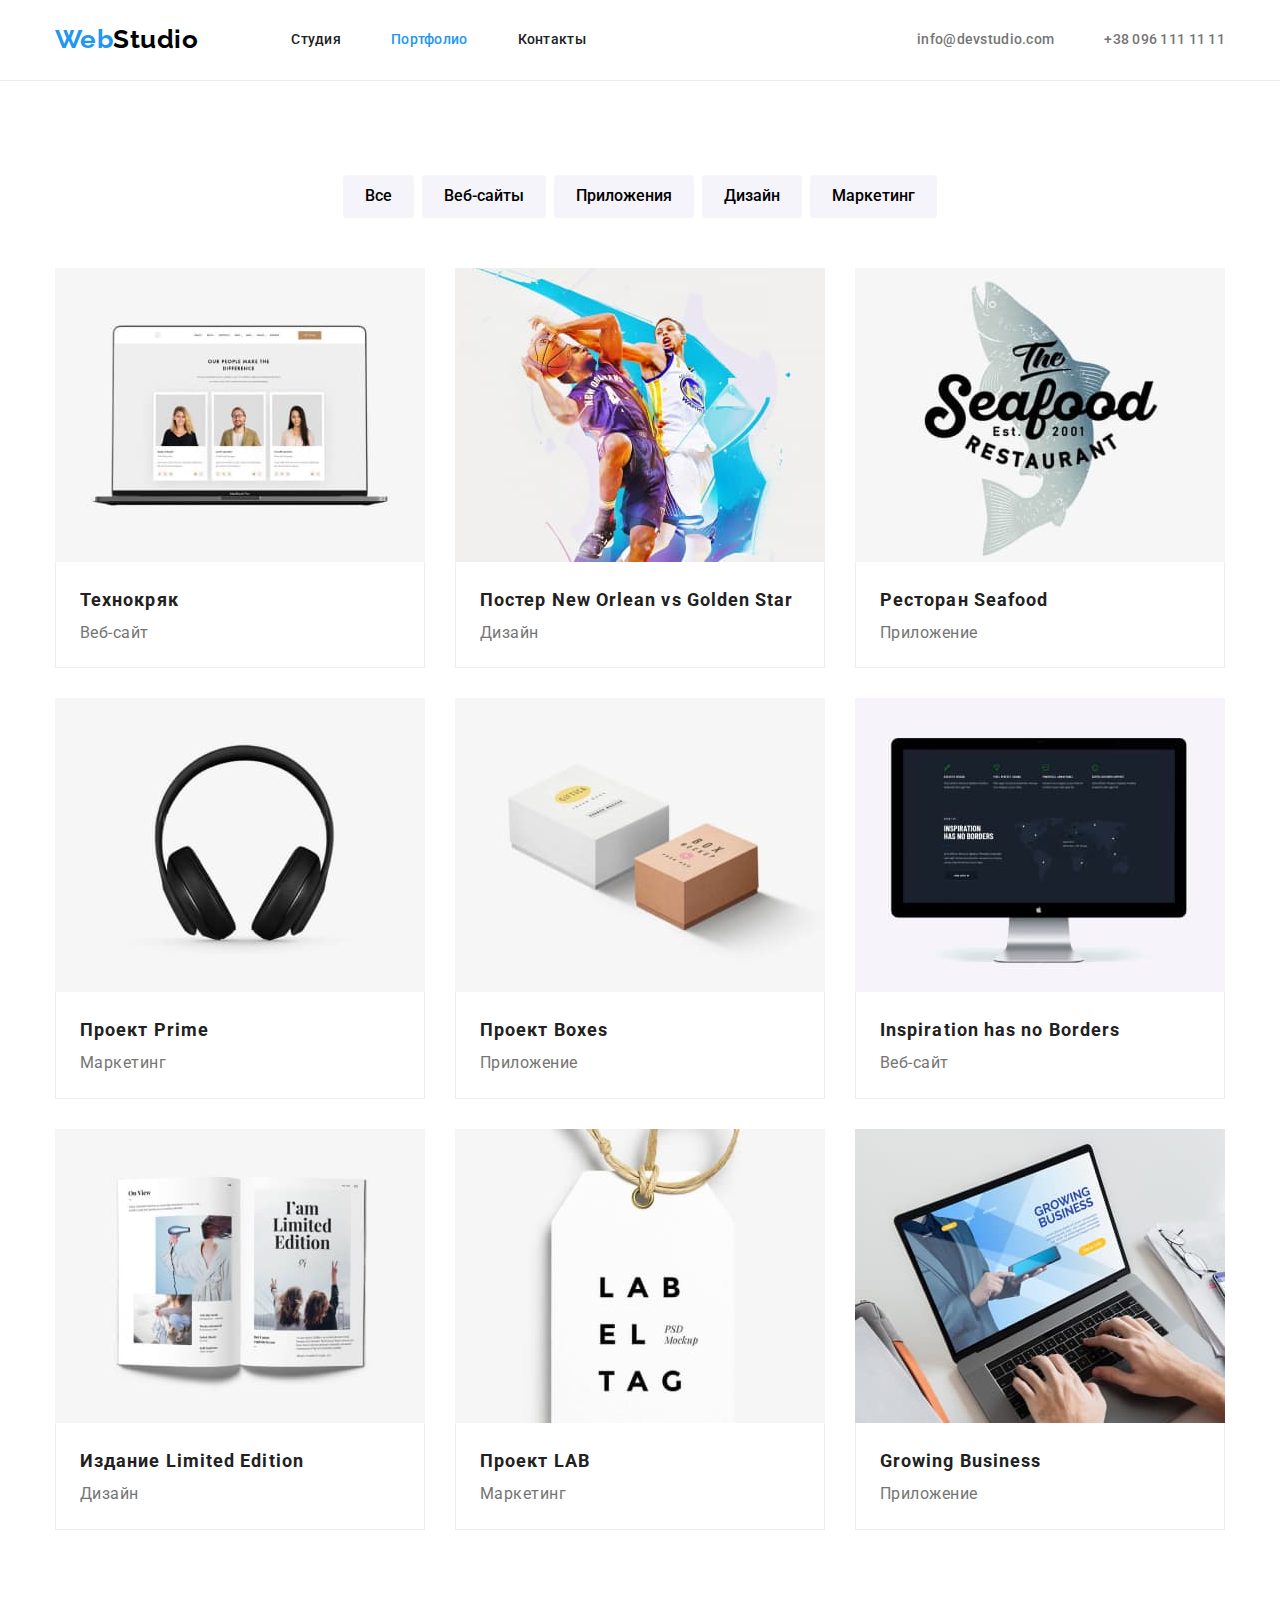
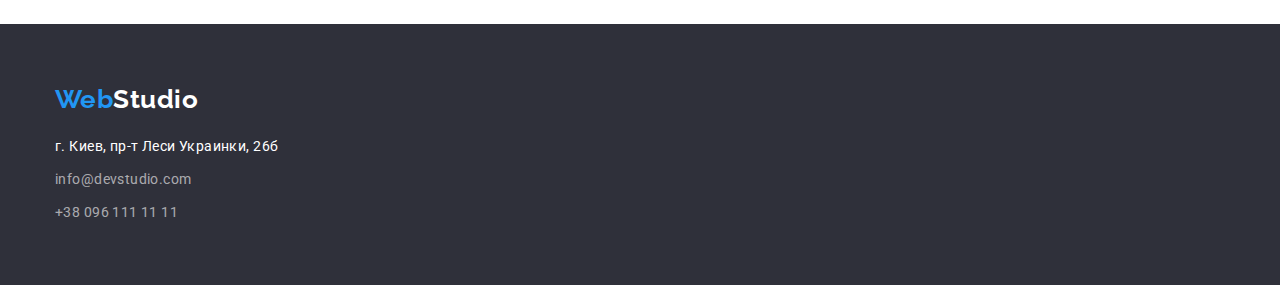
==== portfolio.html @ 4ae1a8a4 "feat: add sprite file" ====
<!DOCTYPE html>
<html lang="en">

<head>
    <meta charset="UTF-8">
    <meta http-equiv="X-UA-Compatible" content="IE=edge">
    <meta name="viewport" content="width=device-width, initial-scale=1.0">
    <link rel="stylesheet" href="./css/modern-normalize.css">
    <link
        href="https://fonts.googleapis.com/css2?family=Raleway:wght@700&family=Roboto:wght@400;500;700;900&display=swap"
        rel="stylesheet">
    <link rel="stylesheet" href="./css/styles.css">
    <title>Document</title>
</head>

<body>
    <header class="page-header">
        <div class="container wrapper-header">
            <nav class="header-nav">
                <a href="./index.html" class="logo">Web<span class="logo-color-header">Studio</span></a>
                <ul class="site-nav list">
                    <li><a href="./index.html" class="link">Студия</a></li>
                    <li><a href="./portfolio.html" class="link current">Портфолио</a></li>
                    <li><a href="" class="link">Контакты</a></li>
                </ul>
            </nav>

            <ul class="auth-nav list">
                <li><a href="mailto:info@devstudio.com" class="link-header">info@devstudio.com</a></li>
                <li><a href="tel:+380961111111" class="link-header">+38 096 111 11 11</a></li>
            </ul>
        </div>
    </header>

    <main>
        <section class="section">
            <div class="container">
                <h1 class="visually-hidden">Portfolio</h1>
                <ul class="portfolio-buttons list">
                    <li><button class="portfolio-button pointer" type="button">Все</button></li>
                    <li><button class="portfolio-button pointer" type="button">Веб-сайты</button></li>
                    <li><button class="portfolio-button pointer" type="button">Приложения</button></li>
                    <li><button class="portfolio-button pointer" type="button">Дизайн</button></li>
                    <li><button class="portfolio-button pointer" type="button">Маркетинг</button></li>
                </ul>

                <ul class="gallery list">
                    <li class="gallery-item">
                        <img src="./images/img-notebook-team.jpg" alt="img-notebook-team" width="370">
                        <div class="gallery-item-description">
                            <h3 class="gallery-title">Технокряк</h3>
                            <p class="gallery-text">Веб-сайт</p>
                        </div>
                    </li>
                    <li class="gallery-item">
                        <img src="./images/img-basketball.jpg" alt="img-basketball" width="370">
                        <div class="gallery-item-description">
                            <h3 class="gallery-title">Постер New Orlean vs Golden Star</h3>
                            <p class="gallery-text">Дизайн</p>
                        </div>
                    </li>
                    <li class="gallery-item">
                        <img src="./images/img-restaurant-seafood.jpg" alt="img-restaurant-seafood" width="370">
                        <div class="gallery-item-description">
                            <h3 class="gallery-title">Ресторан Seafood</h3>
                            <p class="gallery-text">Приложение</p>
                        </div>
                    </li>
                    <li class="gallery-item">
                        <img src="./images/img-headphones.jpg" alt="img-headphones" width="370">
                        <div class="gallery-item-description">
                            <h3 class="gallery-title">Проект Prime</h3>
                            <p class="gallery-text">Маркетинг</p>
                        </div>
                    </li>
                    <li class="gallery-item">
                        <img src="./images/img-boxes.jpg" alt="img-boxes" width="370">
                        <div class="gallery-item-description">
                            <h3 class="gallery-title">Проект Boxes</h3>
                            <p class="gallery-text">Приложение</p>
                        </div>
                    </li>
                    <li class="gallery-item">
                        <img src="./images/img-monitor.jpg" alt="img-monitor" width="370">
                        <div class="gallery-item-description">
                            <h3 class="gallery-title">Inspiration has no Borders</h3>
                            <p class="gallery-text">Веб-сайт</p>
                        </div>
                    </li>
                    <li class="gallery-item">
                        <img src="./images/img-book.jpg" alt="img-book" width="370">
                        <div class="gallery-item-description">
                            <h3 class="gallery-title">Издание Limited Edition</h3>
                            <p class="gallery-text">Дизайн</p>
                        </div>
                    </li>
                    <li class="gallery-item">
                        <img src="./images/img-lab.jpg" alt="img-lab" width="370">
                        <div class="gallery-item-description">
                            <h3 class="gallery-title">Проект LAB</h3>
                            <p class="gallery-text">Маркетинг</p>
                        </div>
                    </li>
                    <li class="gallery-item">
                        <img src="./images/img-laptop.jpg" alt="img-laptop" width="370">
                        <div class="gallery-item-description">
                            <h3 class="gallery-title">Growing Business</h3>
                            <p class="gallery-text">Приложение</p>
                        </div>
                    </li>
                </ul>
            </div>
        </section>
    </main>

    <footer class="footer">
        <div class="container wrapper-footer">
            <a href="./index.html" class="logo-footer">Web<span class="logo-color-footer">Studio</span></a>
            <address class="footer-address">
                <ul class="footer-list">
                    <li><a href="https://goo.gl/maps/UP2rwTEnsWjCz4bLA" target="_blank" class="link-footer-address">г.
                            Киев,
                            пр-т Леси
                            Украинки, 26б</a></li>
                    <li><a href="mailto:info@devstudio.com" class="address-mail-tel link-footer">info@devstudio.com</a>
                    </li>
                    <li><a href="tel:+380961111111" class="address-mail-tel link-footer">+38 096 111 11 11</a></li>
                </ul>
            </address>
        </div>
    </footer>
</body>

</html>
---- css/styles.css ----
:root {
  --primary-text-color: #212121;
  --text-color: #757575;
  --color-bg-blue: #2196f3;
  --color-logo-title: #000000;
  --color-bg-white: #ffffff;
  --secondary-background: #f5f4fa;
  --color-bg-hero-footer: #2f303a;
  --address-color-mail-tel: rgba(255, 255, 255, 0.6);
}

html {
  box-sizing: border-box;
}

*,
*::before,
*::after {
  box-sizing: inherit;
}

h1,
h2,
h3,
h4,
h5,
h6,
ul,
p {
  padding: 0;
  margin: 0;
}

body {
  background-color: var(--color-bg-white);
  color: var(--primary-text-color);
  font-family: Roboto, sans-serif;
  letter-spacing: 0.03em;
}

.container {
  width: 1200px;
  margin: 0 auto;
  padding: 0 15px;
}

.section {
  padding: 94px 0;
}

.list {
  list-style: none;
}

img {
  display: block;
}

.logo {
  color: var(--color-bg-blue);
  font-family: Raleway, cursive;
  font-weight: 700;
  font-size: 26px;
  line-height: 1.2;
  text-decoration: none;
}

.logo-color-header {
  color: var(--color-logo-title);
  font-family: Raleway, cursive;
  font-weight: 700;
  font-size: 26px;
  line-height: 1.2;
}

.logo-color-footer {
  color: var(--color-bg-white);
  font-family: Raleway, cursive;
  font-weight: 700;
  font-size: 26px;
  line-height: 1.2;
}

/* =========================HEADER========================= */
.page-header {
  background: var(--color-bg-white);
  padding-top: 24px;
  padding-bottom: 25px;
  border-bottom: 1px solid #ececec;
}
.wrapper-header {
  display: flex;
  justify-content: space-between;
  vertical-align: middle;
}

.header-nav {
  display: flex;
  align-items: center;
}

/* =======================Site nav =======================*/
.site-nav {
  display: flex;
  margin-left: 93px;
}

.site-nav li:not(:last-child) {
  margin-right: 50px;
}

.site-nav .link {
  font-weight: 500;
  font-size: 14px;
  line-height: 1.14;
}

.site-nav .link.current {
  color: var(--color-bg-blue);
}

.link {
  color: var(--primary-text-color);
  font-style: normal;
  font-weight: 500;
  font-size: 14px;
  line-height: 1.14;
  letter-spacing: 0.02em;
  text-decoration: none;
}
.link:hover,
.link:focus {
  color: var(--color-bg-blue);
}

.link-header {
  color: var(--text-color);
  font-weight: 500;
  font-size: 14px;
  line-height: 1.14;
  letter-spacing: 0.02em;
  text-decoration: none;
}

.link-header:hover,
.link-header:focus {
  color: var(--color-bg-blue);
}

.auth-nav {
  display: flex;
  align-items: center;
}

.auth-nav li:not(:first-child) {
  margin-left: 50px;
}

.auth-nav .link {
  color: var(--text-color);
  font-weight: 500;
  font-size: 14px;
  line-height: 1.14;
}

.auth-nav .link:hover,
.auth-nav .link:focus {
  color: var(--color-bg-blue);
}

/* .nav-icon {
  width: 50px;
  height: 50px;
  /* stroke: red; */
} */

/* .nav-icon:hover {
  /* fill: navy; */
  /* stroke: red; */
  background-color: orangered;
} */

/* ==================================HERO============================ */
.hero {
  background: var(--color-bg-hero-footer);
  padding: 200px 0;
}

.wrapper-hero {
  text-align: center;
}

.hero {
  color: var(--color-bg-white);
}

.hero-title {
  font-weight: 900;
  font-size: 44px;
  line-height: 1.4;
  letter-spacing: 0.06em;
  text-transform: uppercase;
  margin: 0 auto 30px;
}

.button-hero {
  background: var(--color-bg-blue);
  color: var(--color-bg-white);
  font-weight: 500;
  font-size: 16px;
  line-height: 1.9;
  box-shadow: 0px 4px 4px rgba(0, 0, 0, 0.15);
  border-radius: 4px;
  border: none;
  width: 200px;
  height: 50px;
  padding: 10px 32px;
}

.button-hero:hover,
.button-hero:focus {
  color: var(--color-logo-title);
  background: #188ce8;
}

.pointer {
  cursor: pointer;
}

/*===================================== FEATURES ====================*/

.features {
  background: var(--color-bg-white);
  padding-bottom: 47px;
}

.features-list {
  display: flex;
  justify-content: space-between;
}

.features-items {
  width: 270px;
}

.features-list li:not(:last-child) {
  margin-right: 30px;
}

.features-title {
  font-weight: 700;
  font-size: 14px;
  line-height: 1.14;
  letter-spacing: 0.03em;
  text-transform: uppercase;
  margin-bottom: 10px;
}

.features-text {
  color: var(--text-color);
  font-size: 14px;
  line-height: 1.71;
  letter-spacing: 0.03em;
}

/*================================ WORK====================================== */
.work {
  padding-top: 47px;
}

.work-title,
.team-title,
.clients-title {
  color: var(--color-logo-title);
  font-weight: 700;
  font-size: 36px;
  line-height: 1.17;
  text-align: center;
  margin-bottom: 50px;
}

.work-list {
  display: flex;
  justify-content: space-between;
}

/*======================== TEAM ==============================*/
.team {
  background: var(--secondary-background);
}

.team-list {
  display: flex;
  justify-content: space-between;
}

.team-list-card {
  padding-top: 30px;
  padding-bottom: 30px;
  background: var(--color-bg-white);
  box-shadow: 0px 1px 3px rgba(0, 0, 0, 0.12), 0px 1px 1px rgba(0, 0, 0, 0.14),
    0px 2px 1px rgba(0, 0, 0, 0.2);
  border-radius: 0px 0px 4px 4px;
}

.team-names {
  font-weight: 500;
  font-size: 16px;
  line-height: 1.18;
  text-align: center;
  margin-bottom: 10px;
}

.team-profession {
  color: var(--text-color);
  font-weight: 400;
  font-size: 16px;
  line-height: 1.18;
  text-align: center;
}

/*======================== CLIENTS ==============================*/

.clients-list {
  display: flex;
  justify-content: space-between;
}

/* ========================= PROFILE ========================== */

.gallery-title {
  font-weight: 700;
  font-size: 18px;
  line-height: 2;
  letter-spacing: 0.06em;
}

.gallery-text {
  color: var(--text-color);
  font-weight: 400;
  font-size: 16px;
  line-height: 1.87;
}

/* ========================== FOOTER ================================*/
.footer {
  background: var(--color-bg-hero-footer);
  padding-top: 60px;
  padding-bottom: 60px;
}

.wrapper-footer {
  display: flex;
  flex-direction: column;
}

.wrapper-footer a {
  margin-bottom: 20px;
}

.footer-list {
  list-style: none;
}

.footer-list li:not(:last-child) {
  margin-bottom: 9px;
}

.link-footer {
  color: var(--address-color-mail-tel);
  font-style: normal;
  font-weight: 400;
  font-size: 14px;
  line-height: 1.71;
  letter-spacing: 0.03em;
  text-decoration: none;
}

.link-footer:hover,
.link-footer:focus {
  color: var(--color-bg-blue);
}

.link-footer-address {
  color: var(--color-bg-white);
  font-style: normal;
  font-weight: 400;
  font-size: 14px;
  line-height: 1.71;
  letter-spacing: 0.03em;
  text-decoration: none;
}

.link-footer-address:hover,
.link-footer-address:focus {
  color: var(--color-bg-blue);
}

.logo-footer {
  color: var(--color-bg-blue);
  font-family: Raleway, cursive;
  font-weight: 700;
  font-size: 26px;
  line-height: 1.2;
  text-decoration: none;
}

.logo-color-footer {
  color: var(--color-bg-white);
  font-family: Raleway, cursive;
  font-weight: 700;
  font-size: 26px;
  line-height: 1.2;
}

/* ====================PORTFOLIO======================== */

.visually-hidden {
  position: absolute;
  white-space: nowrap;
  width: 1px;
  height: 1px;
  overflow: hidden;
  border: 0;
  padding: 0;
  clip: rect(0 0 0 0);
  clip-path: inset(50%);
  margin: -1px;
}

.portfolio-buttons {
  display: flex;
  justify-content: center;
  margin-bottom: 50px;
}
.portfolio-button {
  background: var(--secondary-background);
  font-weight: 500;
  font-size: 16px;
  border-radius: 4px;
  line-height: 1.9;
  padding: 6px 22px;
  border: none;
}

.portfolio-button:hover,
.portfolio-button:focus {
  color: var(--color-bg-white);
  background: var(--color-bg-blue);
  box-shadow: 0px 3px 1px rgba(0, 0, 0, 0.1), 0px 1px 2px rgba(0, 0, 0, 0.08),
    0px 2px 2px rgba(0, 0, 0, 0.12);
  border-radius: 4px;
}

.portfolio-buttons li:not(:last-child) {
  margin-right: 8px;
}

/* ====================GALLERY======================== */

.gallery {
  display: flex;
  flex-wrap: wrap;
}

.gallery-item {
  display: block;
  box-sizing: border-box;
  margin-bottom: 30px;
  margin-right: 30px;
}

.gallery-item:nth-child(3n + 3) {
  margin-right: 0;
}
.gallery-item:not(:nth-last-child(n + 4)) {
  margin-bottom: 0;
}

.gallery-item-description {
  padding: 20px 24px;
  border: 1px solid #eeeeee;
  border-top: none;
}
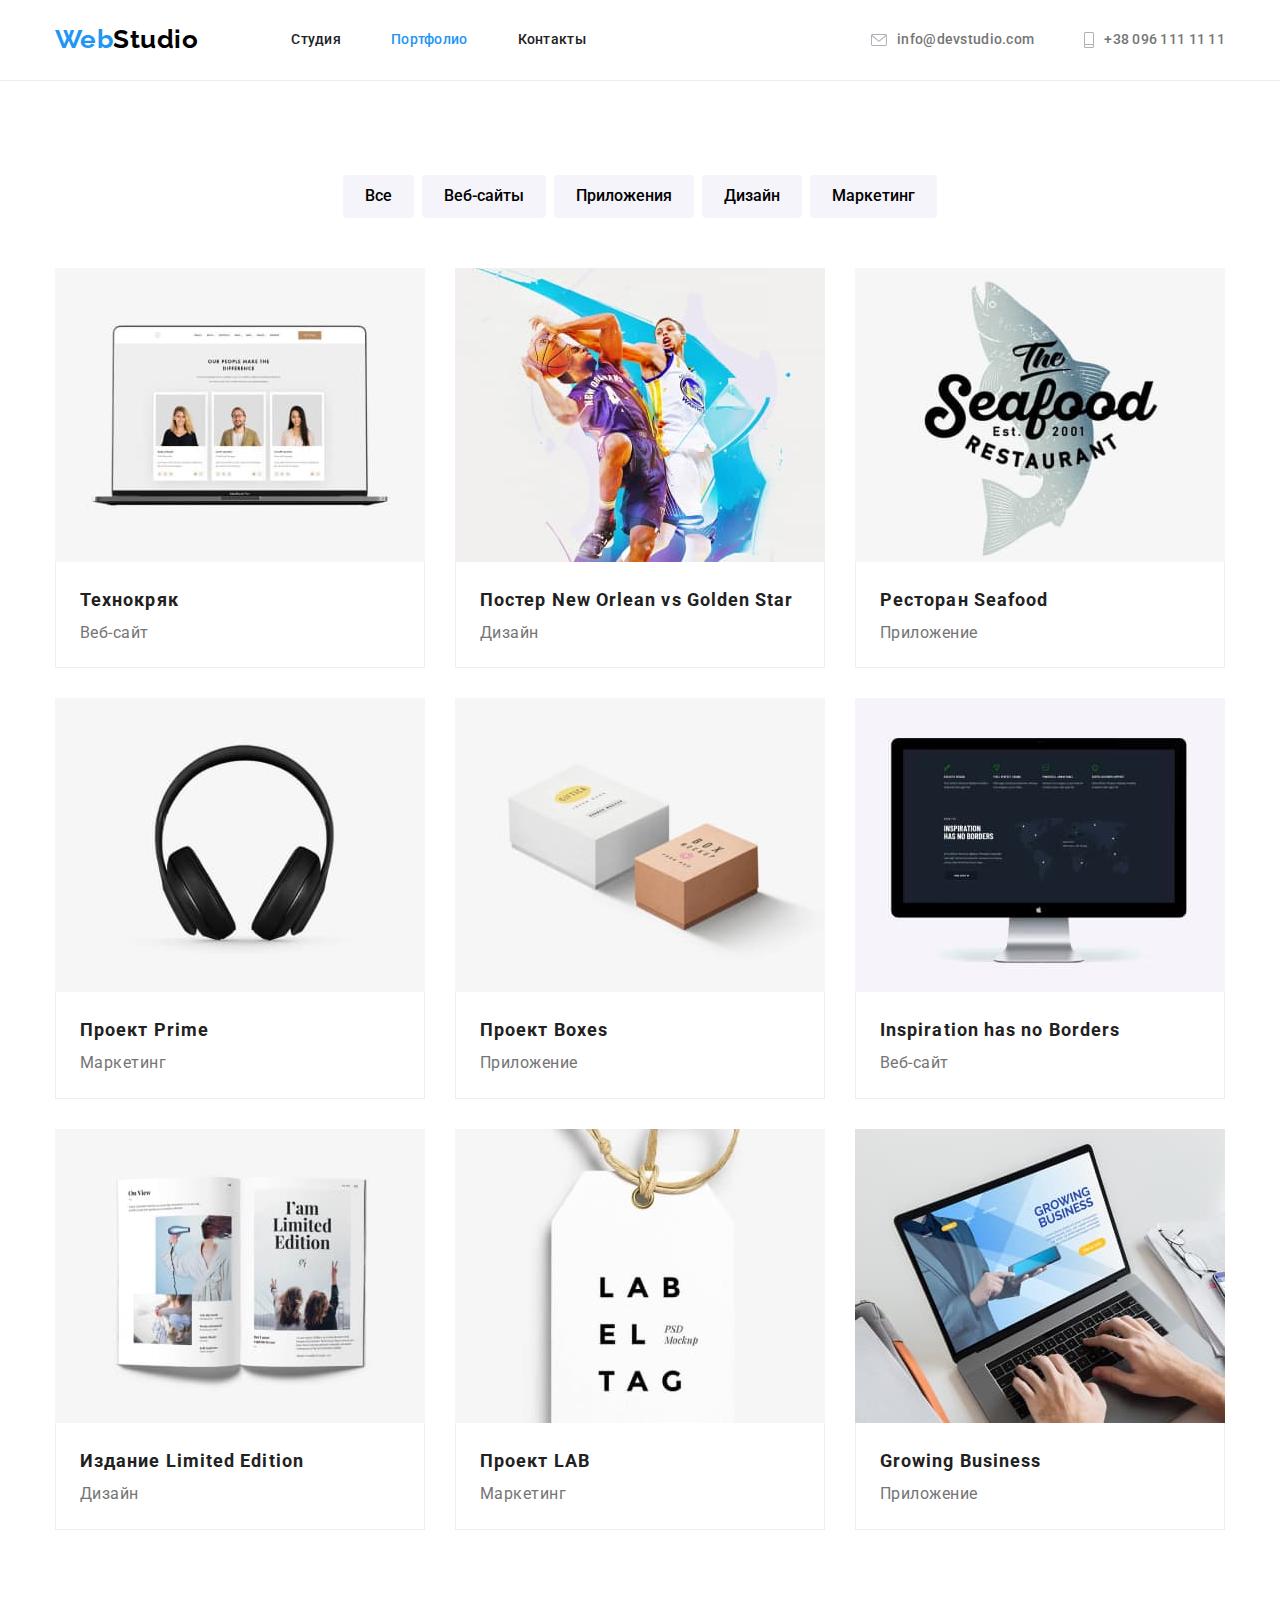
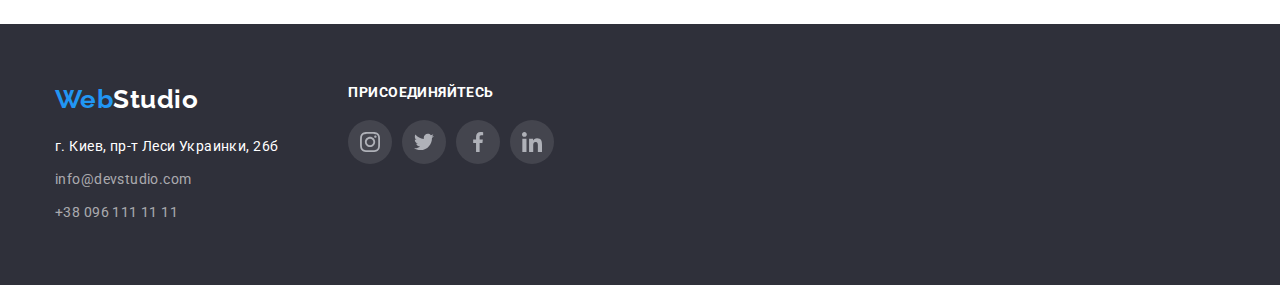
==== commit 3b3fe5c2: "feat: add shadows, hero bg-image, svg, hover, clients, social" ====
--- a/portfolio.html
+++ b/portfolio.html
@@ -26,8 +26,20 @@
             </nav>
 
             <ul class="auth-nav list">
-                <li><a href="mailto:info@devstudio.com" class="link-header">info@devstudio.com</a></li>
-                <li><a href="tel:+380961111111" class="link-header">+38 096 111 11 11</a></li>
+                <li>
+                    <a href="mailto:info@devstudio.com" class="link-header">
+                        <svg class="link-header-icon" width="16" height="12">
+                            <use href="images/icons.svg#icon-letter"></use>
+                        </svg>
+                        info@devstudio.com</a>
+                </li>
+                <li>
+                    <a href="tel:+380961111111" class="link-header">
+                        <svg class="link-header-icon" width="10" height="16">
+                            <use href="images/icons.svg#icon-phone"></use>
+                        </svg>
+                        +38 096 111 11 11</a>
+                </li>
             </ul>
         </div>
     </header>
@@ -115,18 +127,57 @@
 
     <footer class="footer">
         <div class="container wrapper-footer">
-            <a href="./index.html" class="logo-footer">Web<span class="logo-color-footer">Studio</span></a>
-            <address class="footer-address">
-                <ul class="footer-list">
-                    <li><a href="https://goo.gl/maps/UP2rwTEnsWjCz4bLA" target="_blank" class="link-footer-address">г.
-                            Киев,
-                            пр-т Леси
-                            Украинки, 26б</a></li>
-                    <li><a href="mailto:info@devstudio.com" class="address-mail-tel link-footer">info@devstudio.com</a>
+            <div class="wrapper-footer-address">
+                <div class="wrapper-logo-footer">
+                    <a href="./index.html" class="logo-footer">Web<span class="logo-color-footer">Studio</span></a>
+                </div>
+                <address class="footer-address">
+                    <ul class="footer-list">
+                        <li><a href="https://goo.gl/maps/UP2rwTEnsWjCz4bLA" target="_blank"
+                                class="link-footer-address">г.
+                                Киев,
+                                пр-т Леси
+                                Украинки, 26б</a></li>
+                        <li><a href="mailto:info@devstudio.com"
+                                class="address-mail-tel link-footer">info@devstudio.com</a>
+                        </li>
+                        <li><a href="tel:+380961111111" class="address-mail-tel link-footer">+38 096 111 11 11</a></li>
+                    </ul>
+                </address>
+            </div>
+            <div class="footer-social-links">
+                <h3 class="footer-social-title">присоединяйтесь</h3>
+                <ul class="footer-social-list list">
+                    <li class="footer-social-item">
+                        <a class="footer-social-link" href="">
+                            <svg class="footer-social-icon" width="20" height="20">
+                                <use href="./images/icons.svg#icon-instagram"></use>
+                            </svg>
+                        </a>
                     </li>
-                    <li><a href="tel:+380961111111" class="address-mail-tel link-footer">+38 096 111 11 11</a></li>
+                    <li class="footer-social-item">
+                        <a class="footer-social-link" href="">
+                            <svg class="footer-social-icon" width="20" height="20">
+                                <use href="./images/icons.svg#icon-twitter"></use>
+                            </svg>
+                        </a>
+                    </li>
+                    <li class="footer-social-item">
+                        <a class="footer-social-link" href="">
+                            <svg class="footer-social-icon" width="20" height="20">
+                                <use href="./images/icons.svg#icon-facebook"></use>
+                            </svg>
+                        </a>
+                    </li>
+                    <li class="footer-social-item">
+                        <a class="footer-social-link" href="">
+                            <svg class="footer-social-icon" width="20" height="20">
+                                <use href="./images/icons.svg#icon-linkedin"></use>
+                            </svg>
+                        </a>
+                    </li>
                 </ul>
-            </address>
+            </div>
         </div>
     </footer>
 </body>
--- a/css/styles.css
+++ b/css/styles.css
@@ -7,6 +7,10 @@
   --secondary-background: #f5f4fa;
   --color-bg-hero-footer: #2f303a;
   --address-color-mail-tel: rgba(255, 255, 255, 0.6);
+  --icons: #afb1b8;
+  --color-hover: #188CE8;
+  --
+
 }
 
 html {
@@ -52,6 +56,20 @@
   list-style: none;
 }
 
+.link {
+  color: var(--primary-text-color);
+  font-style: normal;
+  font-weight: 500;
+  font-size: 14px;
+  line-height: 1.14;
+  letter-spacing: 0.02em;
+  text-decoration: none;
+}
+.link:hover,
+.link:focus {
+  color: var(--color-bg-blue);
+}
+
 img {
   display: block;
 }
@@ -119,32 +137,31 @@
   color: var(--color-bg-blue);
 }
 
-.link {
-  color: var(--primary-text-color);
-  font-style: normal;
+.link-header {
+  color: var(--text-color);
   font-weight: 500;
   font-size: 14px;
   line-height: 1.14;
   letter-spacing: 0.02em;
   text-decoration: none;
-}
-.link:hover,
-.link:focus {
-  color: var(--color-bg-blue);
-}
-
-.link-header {
-  color: var(--text-color);
-  font-weight: 500;
-  font-size: 14px;
-  line-height: 1.14;
-  letter-spacing: 0.02em;
-  text-decoration: none;
+  display: flex;
+  align-items: center;
+  height: 100%; */
 }
 
 .link-header:hover,
 .link-header:focus {
   color: var(--color-bg-blue);
+}
+
+.link-header-icon {
+  margin-right: 10px;
+  fill: var(--icons);
+}
+
+.link-header:hover svg,
+.link-header:focus svg {
+  fill: var(--color-bg-blue);
 }
 
 .auth-nav {
@@ -163,36 +180,28 @@
   line-height: 1.14;
 }
 
-.auth-nav .link:hover,
+/* .auth-nav .link:hover,
 .auth-nav .link:focus {
   color: var(--color-bg-blue);
-}
-
-/* .nav-icon {
-  width: 50px;
-  height: 50px;
-  /* stroke: red; */
-} */
-
-/* .nav-icon:hover {
-  /* fill: navy; */
-  /* stroke: red; */
-  background-color: orangered;
 } */
 
 /* ==================================HERO============================ */
 .hero {
+  
   background: var(--color-bg-hero-footer);
+  color: var(--color-bg-white);
   padding: 200px 0;
-}
+  background-image: linear-gradient(rgba(47, 48, 58, 0.4),rgba(47, 48, 58, 0.4)), url(../images/hero.png);
+  background-repeat: no-repeat;
+  background-position: center;
+  }
 
 .wrapper-hero {
   text-align: center;
-}
-
-.hero {
-  color: var(--color-bg-white);
-}
+  max-width: 1600px;
+  margin: 0 auto;
+  }
+
 
 .hero-title {
   font-weight: 900;
@@ -209,7 +218,8 @@
   font-weight: 500;
   font-size: 16px;
   line-height: 1.9;
-  box-shadow: 0px 4px 4px rgba(0, 0, 0, 0.15);
+  /* box-shadow: 0px 4px 4px rgba(0, 0, 0, 0.15); */
+  filter: drop-shadow(0px 4px 4px rgba(0, 0, 0, 0.25));
   border-radius: 4px;
   border: none;
   width: 200px;
@@ -220,7 +230,7 @@
 .button-hero:hover,
 .button-hero:focus {
   color: var(--color-logo-title);
-  background: #188ce8;
+  background: var(--color-hover);
 }
 
 .pointer {
@@ -263,14 +273,27 @@
   letter-spacing: 0.03em;
 }
 
+.features-icon {
+  background-color: var(--secondary-background);
+  width: 270px;
+  height: 120px;
+  display: flex;
+  justify-content: center;
+  align-items: center;
+  margin-bottom: 30px;
+}
+
+.features-icon-item {
+  fill: var(--primary-text-color);
+}
+
 /*================================ WORK====================================== */
 .work {
   padding-top: 47px;
 }
 
 .work-title,
-.team-title,
-.clients-title {
+.team-title {
   color: var(--color-logo-title);
   font-weight: 700;
   font-size: 36px;
@@ -317,13 +340,77 @@
   font-size: 16px;
   line-height: 1.18;
   text-align: center;
-}
-
-/*======================== CLIENTS ==============================*/
+  margin-bottom: 16px;
+}
+
+.team-social-list {
+  display: flex;
+  justify-content: center;
+}
+
+.team-social-item {
+  width: 44px;
+  height: 44px;
+}
+
+.team-social-item + .team-social-item {
+  margin-left: 10px;
+}
+
+.team-social-link {
+  border-radius: 50%;
+  display: flex;
+  justify-content: center;
+  align-items: center;
+  fill: var(--icons);
+  width: 100%;
+  height: 100%;
+  color: var(--color-bg-white);
+}
+
+.team-social-link:hover,
+.team-social-link:focus {
+  background: var(--color-bg-blue);
+  fill: currentColor;
+}
+
+/* -----------------------------CLIENTS----------------------------- */
+
+.clients-title {
+  color: var(--color-logo-title);
+  font-weight: 700;
+  font-size: 36px;
+  line-height: 1.17;
+  text-align: center;
+  margin-bottom: 50px;
+}
 
 .clients-list {
   display: flex;
   justify-content: space-between;
+}
+
+.client-item {
+  width: 170px;
+  height: 92px;
+}
+
+.clients-link {
+  width: 100%;
+  height: 100%;
+  display: flex;
+  justify-content: center;
+  align-items: center;
+  border: 1px solid #afb1b8;
+  border-radius: 4px;
+  fill: var(--icons);
+  color: var(--color-bg-blue);
+}
+
+.clients-link:hover,
+.clients-link:focus {
+  fill: currentColor;
+  border-color: var(--color-bg-blue);
 }
 
 /* ========================= PROFILE ========================== */
@@ -351,11 +438,14 @@
 
 .wrapper-footer {
   display: flex;
-  flex-direction: column;
 }
 
 .wrapper-footer a {
   margin-bottom: 20px;
+}
+
+.wrapper-footer-address{
+  margin-right: 70px;
 }
 
 .footer-list {
@@ -396,6 +486,10 @@
   color: var(--color-bg-blue);
 }
 
+.wrapper-logo-footer {
+  margin-bottom: 20px;
+}
+
 .logo-footer {
   color: var(--color-bg-blue);
   font-family: Raleway, cursive;
@@ -413,7 +507,50 @@
   line-height: 1.2;
 }
 
-/* ====================PORTFOLIO======================== */
+.footer-social-title{
+  color: var(--color-bg-white);
+  font-weight: bold;
+font-size: 14px;
+line-height: 16px;
+letter-spacing: 0.03em;
+text-transform: uppercase;
+margin-bottom: 20px;
+}
+
+.footer-social-list{
+  display: flex;
+  justify-content: space-between;
+}
+
+.footer-social-item {
+  width: 44px;
+  height: 44px;
+  /* outline: 1px solid orange; */
+}
+
+.footer-social-item + .footer-social-item {
+  margin-left: 10px;
+  
+}
+
+.footer-social-link{
+  width: 100%;
+  height: 100%;
+  display: flex;
+  justify-content: center;
+  align-items: center;
+  border-radius: 50%;
+  background: rgba(255, 255, 255, 0.1);
+ fill: var(--icons);
+ color: var(--color-bg-white);
+}
+
+.footer-social-link:hover, .footer-social-link:focus {
+fill: currentColor;
+background-color: var(--color-bg-blue);
+}
+
+/* ====================Portfolio======================== */
 
 .visually-hidden {
   position: absolute;
@@ -470,6 +607,13 @@
   margin-right: 30px;
 }
 
+.gallery-item:hover{
+  background: #FFFFFF;
+/* border: 1px solid #EEEEEE; */
+box-sizing: border-box;
+box-shadow: 0px 1px 1px rgba(0, 0, 0, 0.12), 0px 4px 4px rgba(0, 0, 0, 0.06), 1px 4px 6px rgba(0, 0, 0, 0.16);
+}
+
 .gallery-item:nth-child(3n + 3) {
   margin-right: 0;
 }
